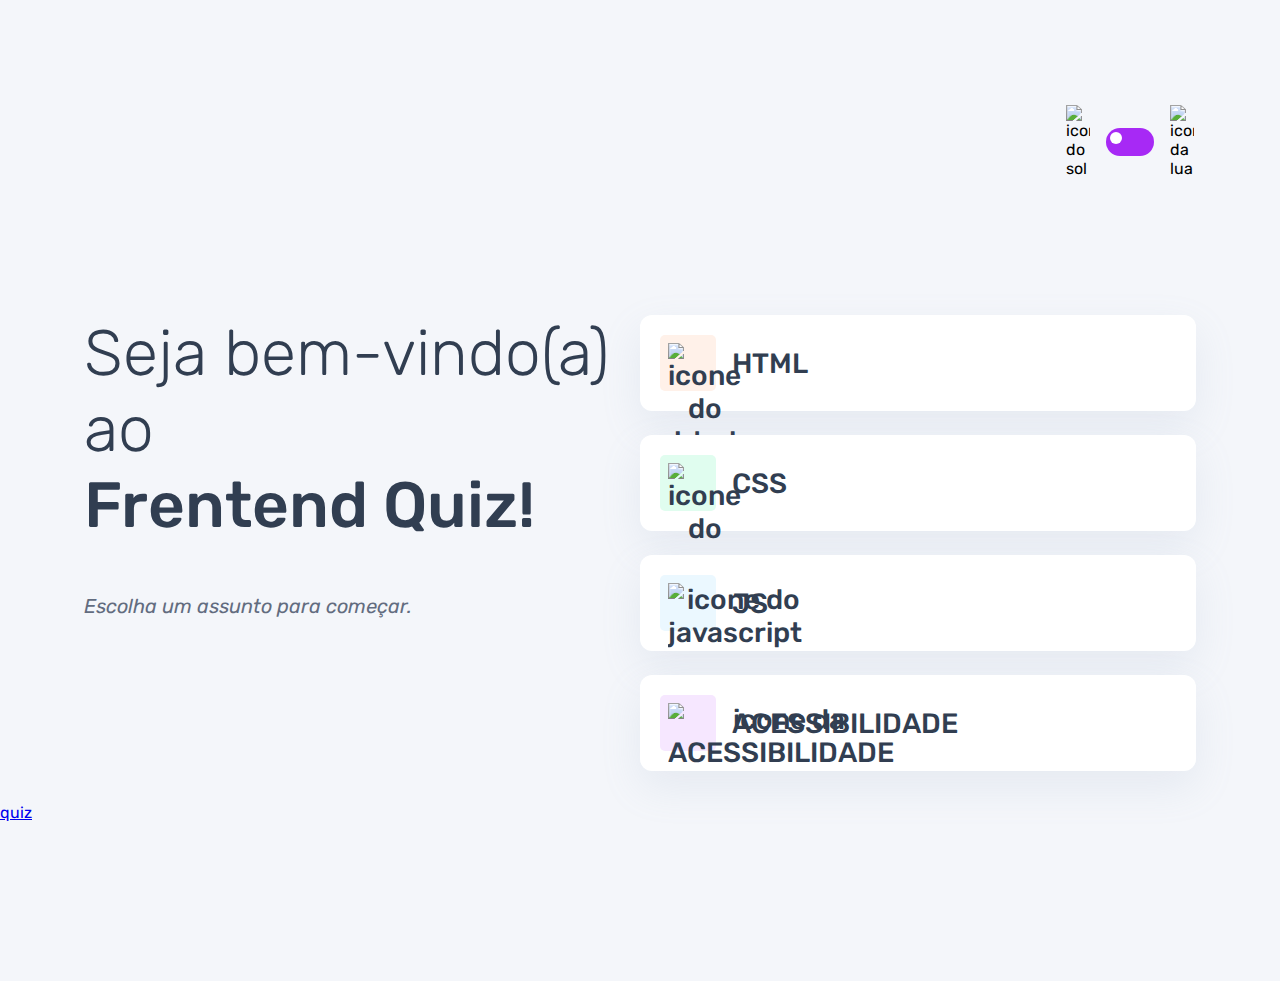
==== index.html @ a624b6e9 "primeiro ajuste javascript" ====
<!DOCTYPE html>
<html lang="en">
<head>
    <meta charset="UTF-8">
    <meta name="viewport" content="width=device-width, initial-scale=1.0">
    <link rel="preconnect" href="https://fonts.googleapis.com">
    <link rel="preconnect" href="https://fonts.gstatic.com" crossorigin>
    <link href="https://fonts.googleapis.com/css2?family=Rubik:ital,wght@0,300..900;1,300..900&display=swap" rel="stylesheet">
    <link rel="stylesheet" href="style.css">
    <script src="./script.js" defer></script>
    <title>Quiz App</title>
</head>
<body>
    <header>
      <div class="tema">
        <img src="./assets/images/icon-sun-dark.svg" alt="icone do sol">
        <button>
          <div></div>
        </button>
        <img src="./assets/images/icon-moon-dark.svg" alt="icone da lua">
      </div>
    </header>

    <main>
      <section class="boas_vindas">
        <h1>
          Seja bem-vindo(a) ao <br>
          <strong>Frentend Quiz!</strong> 
        </h1>

        <p>Escolha um assunto para começar.</p>
      </section>

      <section class="assuntos">
        <button class="botao_html">
          <div>
            <img src="./assets/images/icon-html.svg" alt="icone do html">
          </div>
          HTML
        </button>

        <button class="botao_css">
          <div>
            <img src="./assets/images/icon-css.svg" alt="icone do css">
          </div>
          CSS
        </button>

        <button class="botao_javascript">
          <div>
            <img src="./assets/images/icon-js.svg" alt="icone do javascript">
          </div>
          JS
        </button>

        
        <button class="botao_acessibilidade">
          <div>
            <img src="./assets/images/icon-accessibility.svg" alt="icone da ACESSIBILIDADE">
          </div>
          ACESSIBILIDADE
        </button>
      </section>
    </main>

    <a href="./page/quiz/quiz.html"> quiz</a>
</body>
</html>
---- style.css ----
* {
    margin: 0;
    padding: 0;
    box-sizing: border-box;
    font-family: "Rubik", sans-serif;
    -webkit-font-smoothing: antialiased;
}

:root {
    --bg-color: #f4f6fa;
    --purple: #a729f5;
    --primary-text-color: #313e51;
    --secondary-text-color: #626c7f;
    --button-bg: #ffffff;
    --shadow: 0px 16px 40px 0px rgba(143, 160, 193, 0.14);
    --bg-html: #fff1e9;
    --bg-css: #e0fdef;
    --bg-javascript: #ebf8ff;
    --bg-acessibilidade: #f6e7ff;
    --white: #ffffff;
    --bg-mobile: url(./assets/images/pattern-background-mobile-light.svg);
    --bg-desktop: url(./assets/images/pattern-background-desktop-light.svg);
}

body.escuro {
    --bg-color: #313e51;
    --bg-mobile: url(./assets/images/pattern-background-mobile-dark.svg);
    --bg-desktop: url(./assets/images/pattern-background-desktop-dark.svg);
    --primary-text-color: #fff;
    --secondary-text-color: #abc1e1;
    --button-bg: #3b4d66;
    --shadow: 0px 16px 40px 0px rgba(49, 62, 81, 0.14);
}

body {
    height: 100svh;
    background: var(--bg-mobile) var(--bg-color);
    background-repeat: no-repeat;
    background-size: cover;

}

header {
    padding: 16px 24px;
    display: flex;
    justify-content: flex-end;
    max-width: 1156px;
    margin-inline: auto;
}

.tema { 
    padding: 8px 0;
    display: flex;
    align-items: center;
    gap: 8px;
}

.tema img {
    width: 16px;
}

.tema button {
    height: 20px;
    width: 32px;
    background-color: var(--purple);
    border: 0;
    border-radius: 999px;
    padding: 4px;
    display: flex;
}

.tema button div {
    background:var(--white);
    width: 12px;
    height: 12px;
    border-radius: 999px;
}

main {
    padding: 32px 24px;
}

.boas_vindas{
    margin-bottom: 40px;
}

.boas_vindas h1 {
    font-size: 40px;
    font-weight: 300;
    color: var(--primary-text-color);
    margin-bottom: 16px;
}

.boas_vindas h1 strong{
    font-weight: 500;
}

.boas_vindas p{
    color: var(--secondary-text-color);
    font-size: 14px;
    line-height: 150%;
    font-style: italic;
}

.assuntos {
    display: flex;
    flex-direction: column;
    gap: 12px;
}

.assuntos button {
    border: none;
    background: var(--button-bg);
    display: flex;
    align-items: center;
    gap: 16px;
    padding: 12px;
    border-radius: 12px;
    box-shadow: var(--shadow);
    font-size: 18px;
    font-weight: 500;
    color: var(--primary-text-color);
}

.assuntos button div {
    width: 40px;
    height: 40px;
    padding: 5px;
    border-radius: 5px;
}

.assuntos button img{
    width: 100%;
}

.botao_html div {
    background: var(--bg-html);
}

.botao_css div {
    background: var(--bg-css);
}

.botao_javascript div {
    background: var(--bg-javascript);
}

.botao_acessibilidade div {
    background: var(--bg-acessibilidade);
}

@media(min-width: 1100px) {
    body {
        background: var(--bg-desktop) var(--bg-color);
        background-size: cover;
        background-repeat: no-repeat;
    }

    header {
        margin-block: 81px;
    }

    .tema{
        gap: 16px;
    }

    .tema img {
        width: 24px;
    }

    .tema button {
        width: 48px;
        height: 28px;
    }

    main {
        display: flex;
        max-width: 1160px;
        margin-inline: auto;
    }

    section {
        width: 100%;
    }

    .boas_vindas h1 {
        font-size: 64px;
        margin-bottom: 48px;
    }

    .boas_vindas p {
        font-size: 20px;
    }

    .assuntos{
        gap: 24px;
    }

    .assuntos button {
        font-size: 28px;
        padding: 20px;
    }

    .assuntos button div {
        width: 56px;
        height: 56px;
        padding: 8px;
    }
}
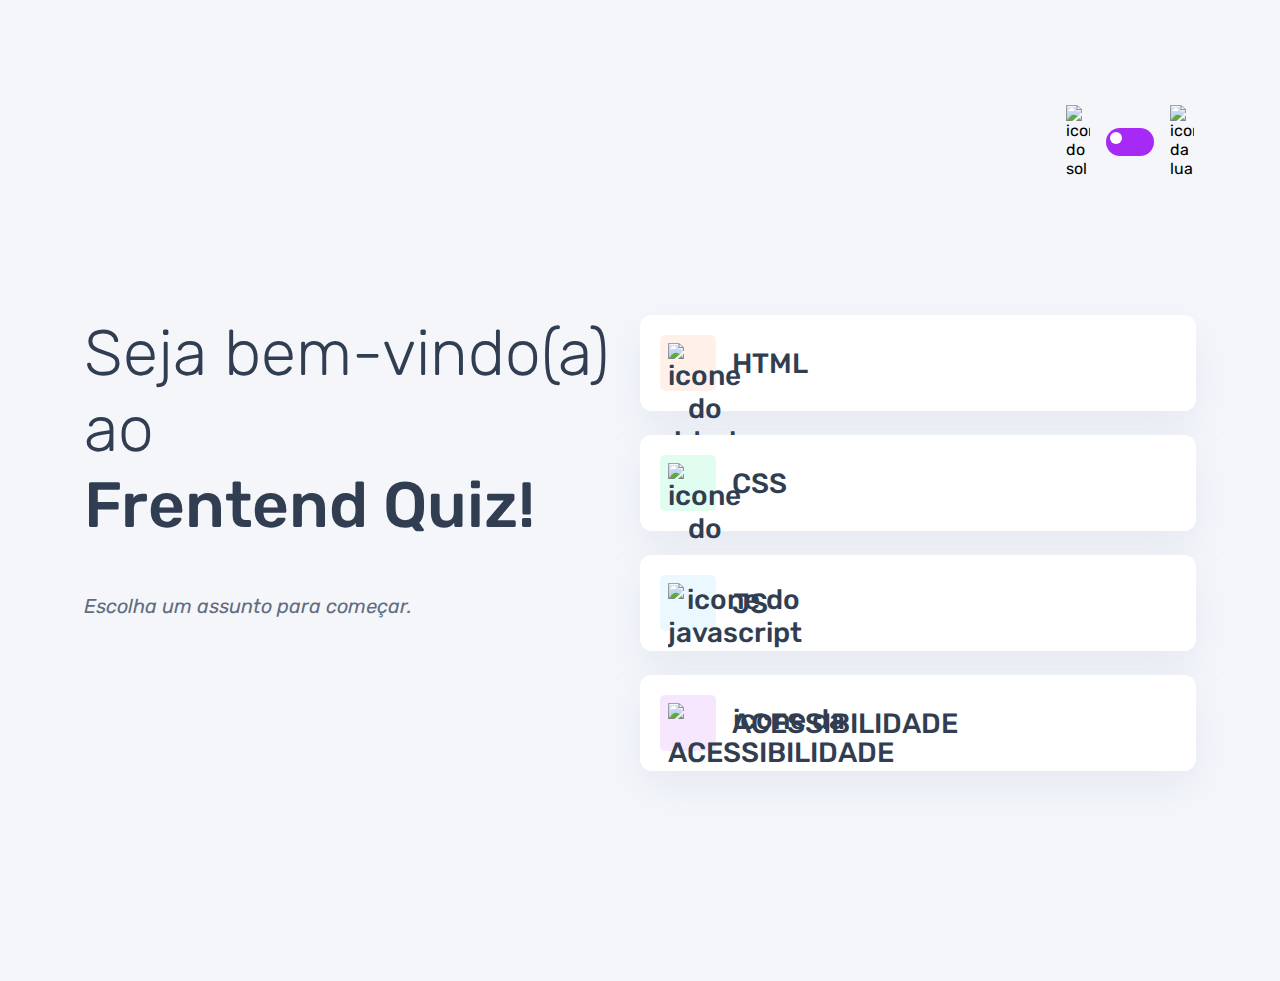
==== commit 3567826e: "funcao para escolher tema" ====
--- a/index.html
+++ b/index.html
@@ -7,7 +7,7 @@
     <link rel="preconnect" href="https://fonts.gstatic.com" crossorigin>
     <link href="https://fonts.googleapis.com/css2?family=Rubik:ital,wght@0,300..900;1,300..900&display=swap" rel="stylesheet">
     <link rel="stylesheet" href="style.css">
-    <script src="./script.js" defer></script>
+    <script src="./script.js" type="module" defer></script>
     <title>Quiz App</title>
 </head>
 <body>
@@ -63,6 +63,5 @@
       </section>
     </main>
 
-    <a href="./page/quiz/quiz.html"> quiz</a>
 </body>
 </html>--- a/style.css
+++ b/style.css
@@ -67,6 +67,7 @@
     border-radius: 999px;
     padding: 4px;
     display: flex;
+    cursor: pointer;
 }
 
 .tema button div {
@@ -120,6 +121,7 @@
     font-size: 18px;
     font-weight: 500;
     color: var(--primary-text-color);
+    cursor: pointer;
 }
 
 .assuntos button div {
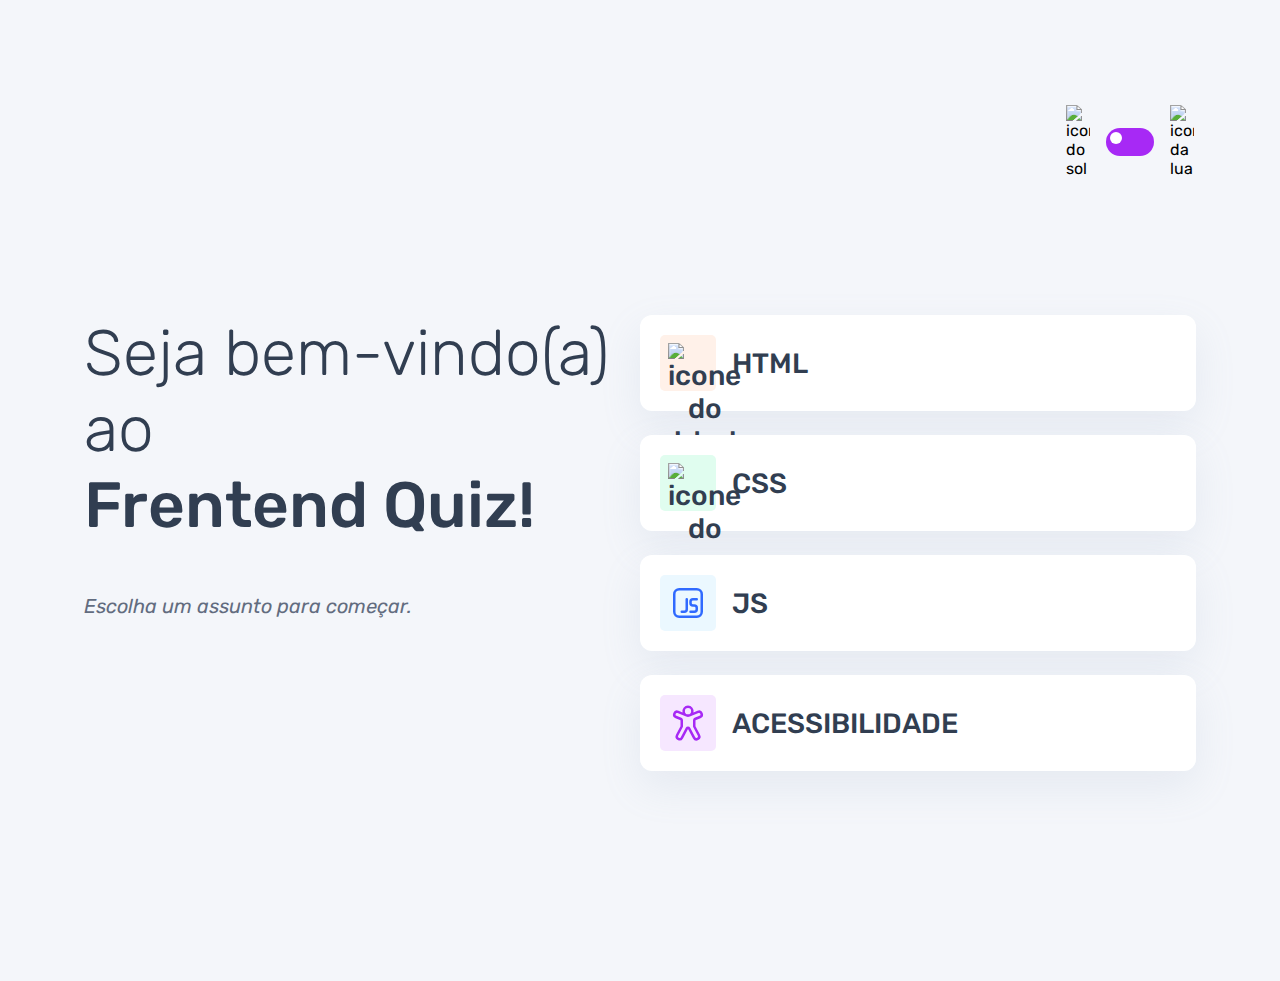
==== commit 27b72c15: "alteracoes" ====
--- a/index.html
+++ b/index.html
@@ -48,7 +48,7 @@
 
         <button class="botao_javascript">
           <div>
-            <img src="./assets/images/icon-js.svg" alt="icone do javascript">
+            <img src="./assets/images/icon-java.svg" alt="icone do javascript">
           </div>
           JS
         </button>
@@ -56,12 +56,11 @@
         
         <button class="botao_acessibilidade">
           <div>
-            <img src="./assets/images/icon-accessibility.svg" alt="icone da ACESSIBILIDADE">
+            <img src="./assets/images/icon-acessibilidade.svg" alt="icone da ACESSIBILIDADE">
           </div>
           ACESSIBILIDADE
         </button>
       </section>
     </main>
-
 </body>
 </html>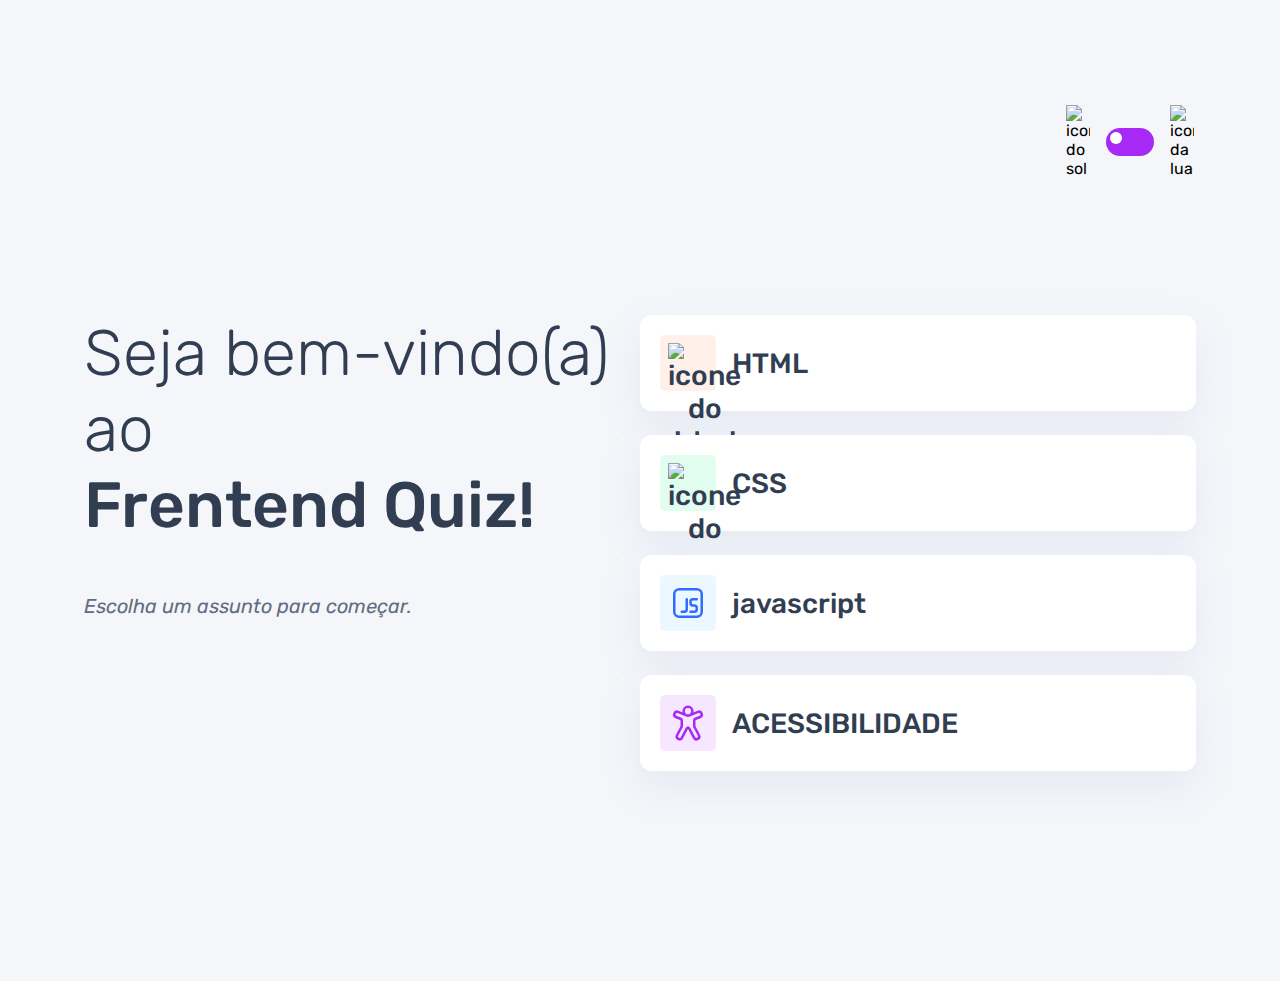
==== commit 188ffef4: "adicionando id da resposta" ====
--- a/index.html
+++ b/index.html
@@ -48,9 +48,9 @@
 
         <button class="botao_javascript">
           <div>
-            <img src="./assets/images/icon-java.svg" alt="icone do javascript">
+            <img src="./assets/images/icon-javascript.svg" alt="icone do javascript">
           </div>
-          JS
+          javascript
         </button>
 
         
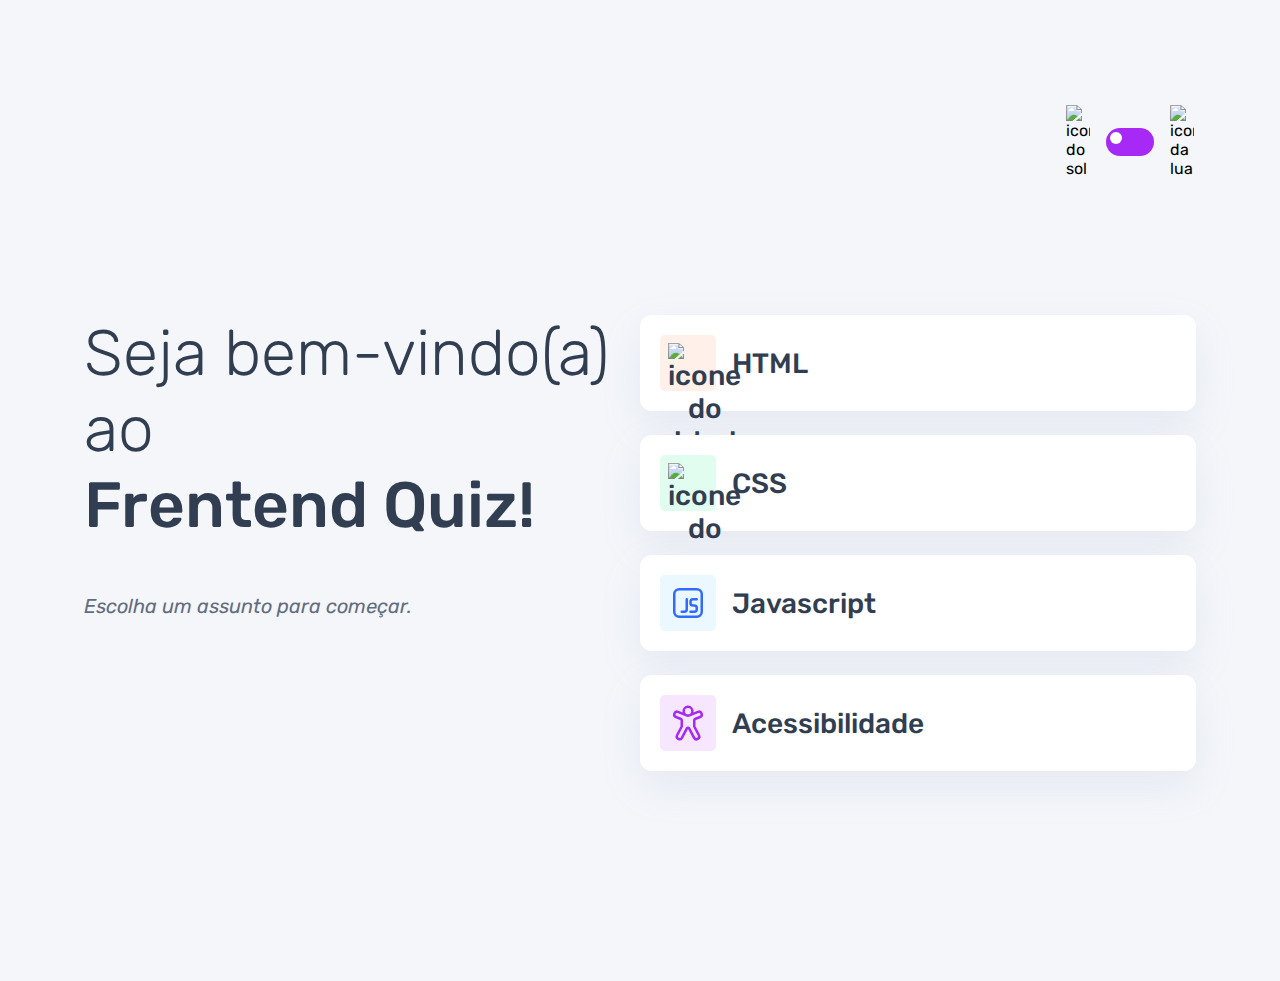
==== commit 023b409d: "adicionando as funcoes dos botoes" ====
--- a/index.html
+++ b/index.html
@@ -50,15 +50,15 @@
           <div>
             <img src="./assets/images/icon-javascript.svg" alt="icone do javascript">
           </div>
-          javascript
+          Javascript
         </button>
 
         
         <button class="botao_acessibilidade">
           <div>
-            <img src="./assets/images/icon-acessibilidade.svg" alt="icone da ACESSIBILIDADE">
+            <img src="./assets/images/icon-acessibilidade.svg" alt="icone da Acessibilidade">
           </div>
-          ACESSIBILIDADE
+          Acessibilidade
         </button>
       </section>
     </main>
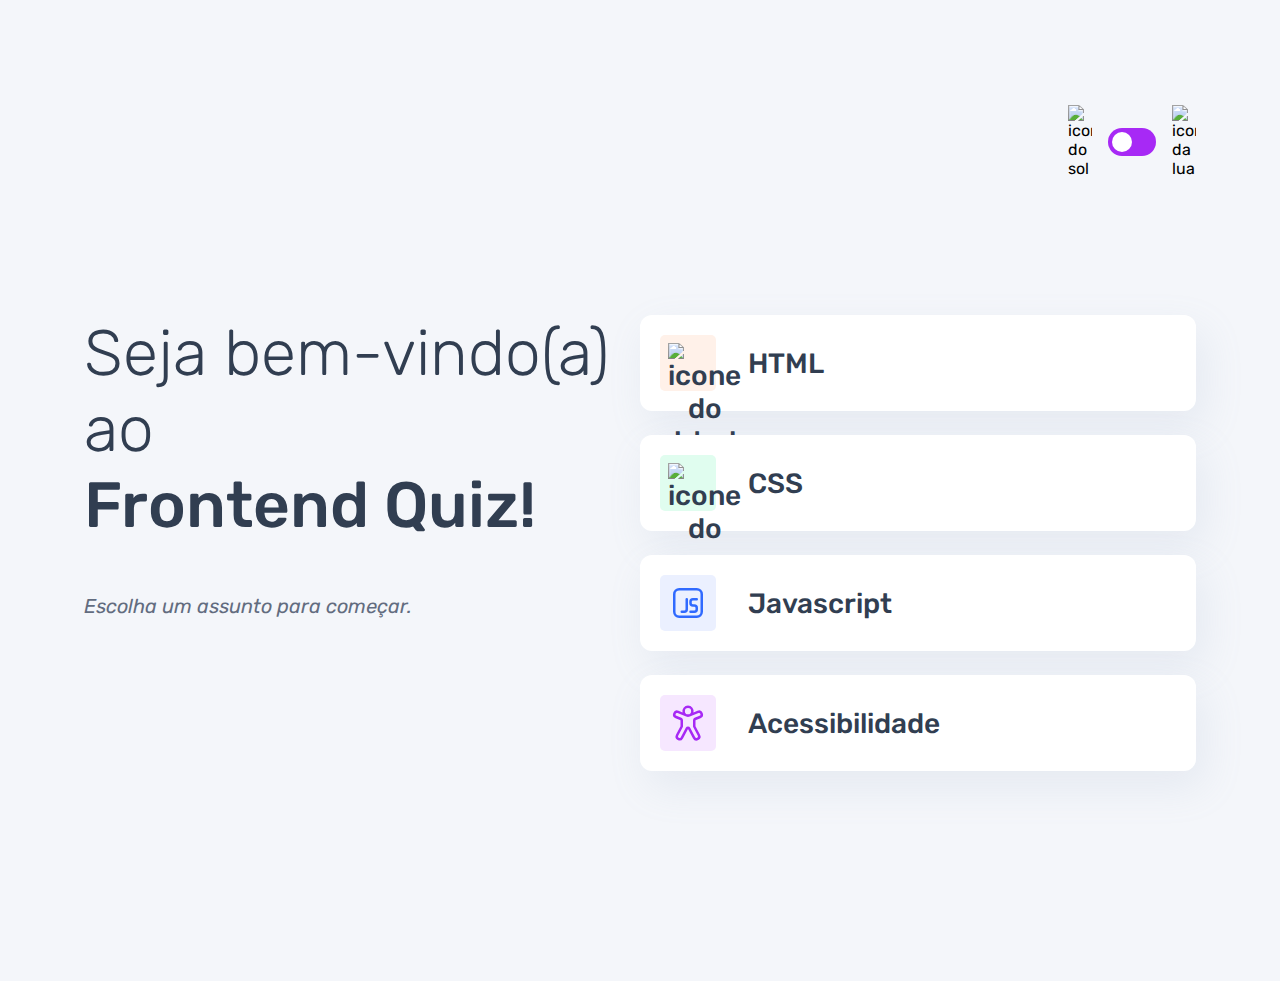
==== commit 7382d305: "plmds heinmarcio, o problema e o seu computador" ====
--- a/index.html
+++ b/index.html
@@ -25,7 +25,7 @@
       <section class="boas_vindas">
         <h1>
           Seja bem-vindo(a) ao <br>
-          <strong>Frentend Quiz!</strong> 
+          <strong>Frontend Quiz!</strong> 
         </h1>
 
         <p>Escolha um assunto para começar.</p>
@@ -36,21 +36,21 @@
           <div>
             <img src="./assets/images/icon-html.svg" alt="icone do html">
           </div>
-          HTML
+          <span>HTML</span>
         </button>
 
         <button class="botao_css">
           <div>
             <img src="./assets/images/icon-css.svg" alt="icone do css">
           </div>
-          CSS
+          <span>CSS</span>
         </button>
 
         <button class="botao_javascript">
           <div>
             <img src="./assets/images/icon-javascript.svg" alt="icone do javascript">
           </div>
-          Javascript
+          <span>Javascript</span>
         </button>
 
         
--- a/style.css
+++ b/style.css
@@ -1,68 +1,72 @@
-* {
+*{
     margin: 0;
     padding: 0;
     box-sizing: border-box;
     font-family: "Rubik", sans-serif;
-    -webkit-font-smoothing: antialiased;
-}
-
-:root {
+    -webkit-font-smoothing: antiased;
+}
+
+:root{
     --bg-color: #f4f6fa;
+    --primary-text-color: #313e51;
+    --bg-mobile: url(./assets/images/pattern-background-mobile-light.svg);
+    --bg-desktop: url(./assets/images/pattern-background-desktop-light.svg) ;
     --purple: #a729f5;
-    --primary-text-color: #313e51;
-    --secondary-text-color: #626c7f;
-    --button-bg: #ffffff;
-    --shadow: 0px 16px 40px 0px rgba(143, 160, 193, 0.14);
+    --white: #fff;
+    --button-bg: #fff;
     --bg-html: #fff1e9;
     --bg-css: #e0fdef;
-    --bg-javascript: #ebf8ff;
+    --bg-javascript: #ebf0ff;
     --bg-acessibilidade: #f6e7ff;
-    --white: #ffffff;
-    --bg-mobile: url(./assets/images/pattern-background-mobile-light.svg);
-    --bg-desktop: url(./assets/images/pattern-background-desktop-light.svg);
-}
-
-body.escuro {
+    --secondary-text-color: #626c7f;
+    --shadow: 8px 16px 40px 0px rgba(143, 160, 193, 0.14);
+}
+
+body.escuro{
     --bg-color: #313e51;
     --bg-mobile: url(./assets/images/pattern-background-mobile-dark.svg);
-    --bg-desktop: url(./assets/images/pattern-background-desktop-dark.svg);
+    --bg-desktop: url(./assets/images/pattern-background-desktop-dark.svg) ;
     --primary-text-color: #fff;
     --secondary-text-color: #abc1e1;
     --button-bg: #3b4d66;
-    --shadow: 0px 16px 40px 0px rgba(49, 62, 81, 0.14);
-}
-
+    --shadow: 8px 16px 40px 0px rgba(49, 62, 81, 0.14);
+
+
+}
+
+ 
 body {
-    height: 100svh;
+    height: 100vh;
     background: var(--bg-mobile) var(--bg-color);
     background-repeat: no-repeat;
     background-size: cover;
 
 }
 
-header {
+
+header{
+    display: flex;
+    justify-content: flex-end;
     padding: 16px 24px;
-    display: flex;
-    justify-content: flex-end;
-    max-width: 1156px;
+    max-width: 1160px;
     margin-inline: auto;
 }
 
-.tema { 
+.tema{
     padding: 8px 0;
     display: flex;
     align-items: center;
     gap: 8px;
 }
 
-.tema img {
+.tema img{
     width: 16px;
 }
 
-.tema button {
+.tema button{
     height: 20px;
     width: 32px;
-    background-color: var(--purple);
+    background: var(--purple);
     border: 0;
     border-radius: 999px;
     padding: 4px;
@@ -71,7 +75,7 @@
 }
 
 .tema button div {
-    background:var(--white);
+    background: var(--white);
     width: 12px;
     height: 12px;
     border-radius: 999px;
@@ -85,8 +89,9 @@
     margin-bottom: 40px;
 }
 
-.boas_vindas h1 {
-    font-size: 40px;
+
+.boas_vindas h1{
+    font-size: 50px;
     font-weight: 300;
     color: var(--primary-text-color);
     margin-bottom: 16px;
@@ -96,23 +101,24 @@
     font-weight: 500;
 }
 
-.boas_vindas p{
+.boas_vindas p {
     color: var(--secondary-text-color);
     font-size: 14px;
     line-height: 150%;
     font-style: italic;
 }
 
-.assuntos {
+
+.assuntos{
     display: flex;
     flex-direction: column;
     gap: 12px;
 }
 
-.assuntos button {
+.assuntos button{
     border: none;
     background: var(--button-bg);
-    display: flex;
+    display:flex;
     align-items: center;
     gap: 16px;
     padding: 12px;
@@ -124,22 +130,25 @@
     cursor: pointer;
 }
 
-.assuntos button div {
+
+.assuntos button div{
     width: 40px;
     height: 40px;
     padding: 5px;
     border-radius: 5px;
 }
 
-.assuntos button img{
+.assuntos button img {
     width: 100%;
 }
 
-.botao_html div {
+
+.botao_html div{
     background: var(--bg-html);
 }
 
-.botao_css div {
+
+.botao_css div{
     background: var(--bg-css);
 }
 
@@ -151,41 +160,50 @@
     background: var(--bg-acessibilidade);
 }
 
+
 @media(min-width: 1100px) {
-    body {
+    body{
         background: var(--bg-desktop) var(--bg-color);
         background-size: cover;
         background-repeat: no-repeat;
     }
 
-    header {
+    header{
         margin-block: 81px;
     }
+    
 
     .tema{
         gap: 16px;
     }
 
-    .tema img {
+    .tema img{
         width: 24px;
     }
 
-    .tema button {
+
+    .tema button{
         width: 48px;
         height: 28px;
     }
 
-    main {
+    .tema button div{
+        width: 20px;
+        height: 20px;
+    }
+
+    main{
         display: flex;
         max-width: 1160px;
         margin-inline: auto;
     }
 
-    section {
+    section{
         width: 100%;
     }
 
-    .boas_vindas h1 {
+
+    .boas_vindas h1{
         font-size: 64px;
         margin-bottom: 48px;
     }
@@ -193,6 +211,7 @@
     .boas_vindas p {
         font-size: 20px;
     }
+
 
     .assuntos{
         gap: 24px;
@@ -201,11 +220,15 @@
     .assuntos button {
         font-size: 28px;
         padding: 20px;
-    }
-
-    .assuntos button div {
+        gap: 32px;
+    }
+
+    .assuntos button div{
         width: 56px;
         height: 56px;
         padding: 8px;
     }
+
+    
+
 }